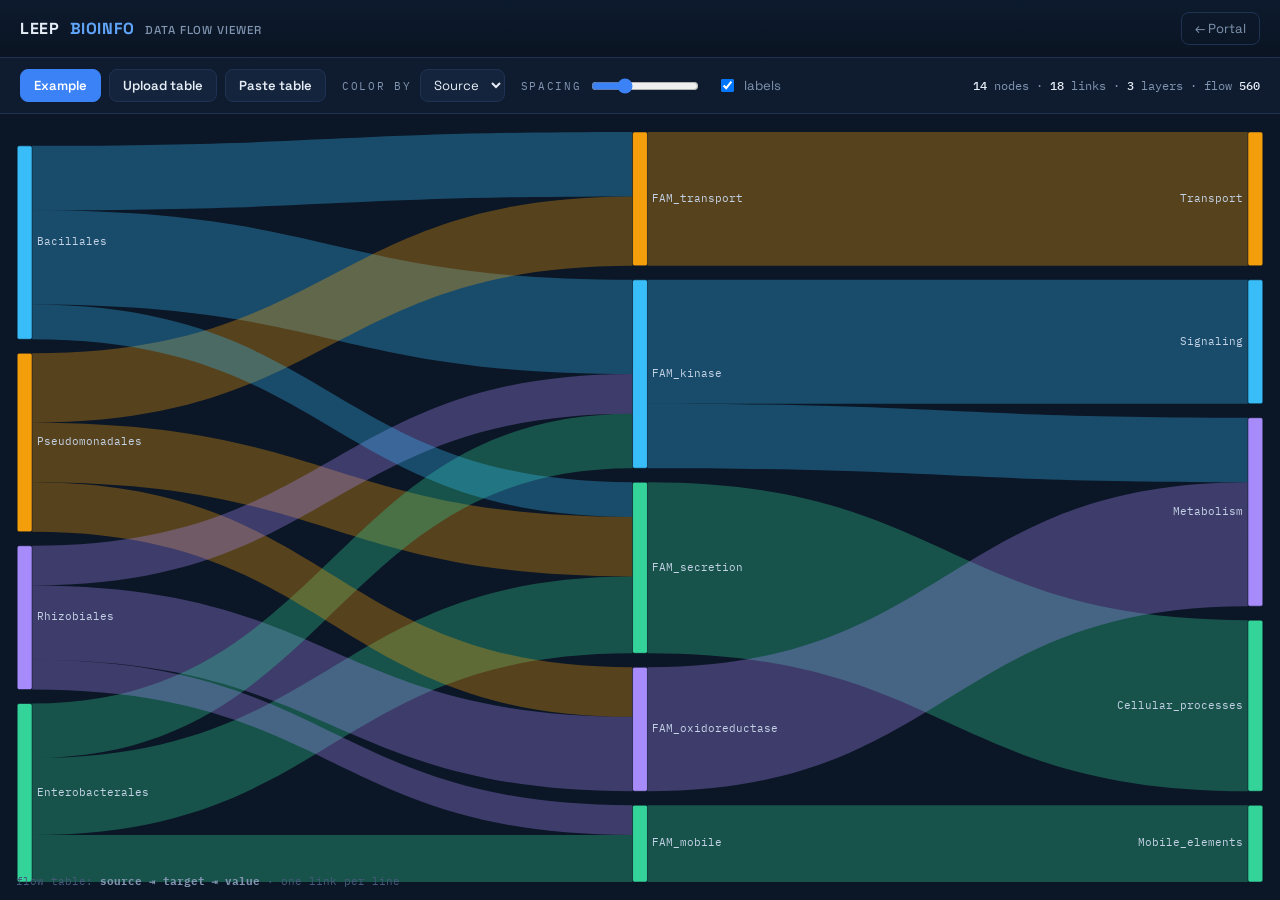
==== viewers/flow.html @ 9007f150 "Add interactive data flow viewer" ====
<!DOCTYPE html>
<html lang="en">
<head>
<meta charset="utf-8">
<meta name="viewport" content="width=device-width, initial-scale=1">
<title>Data Flow Viewer · LEEP BIOINFO</title>
<meta name="description" content="Interactive Sankey flow viewer for comparative-genomics and bioinformatics data — LEEP BIOINFO.">

<link rel="preconnect" href="https://fonts.googleapis.com">
<link rel="preconnect" href="https://fonts.gstatic.com" crossorigin>
<link href="https://fonts.googleapis.com/css2?family=Space+Grotesk:wght@400;500;600;700&family=IBM+Plex+Mono:wght@400;500&display=swap" rel="stylesheet">

<style>
:root{
  --bg:#0a1422;
  --panel:#0f1c30;
  --panel2:#13243c;
  --line:#1f3252;
  --text:#e6edf6;
  --muted:#8195b0;
  --accent:#3b82f6;
  --accent2:#60a5fa;
  --accent3:#38bdf8;
  --ui:"Space Grotesk",system-ui,sans-serif;
  --mono:"IBM Plex Mono",ui-monospace,monospace;
}

*{box-sizing:border-box}

html,body{
  height:100%;
  margin:0;
}

body{
  background:var(--bg);
  color:var(--text);
  font-family:var(--ui);
  display:grid;
  grid-template-rows:auto auto 1fr;
  height:100dvh;
  overflow:hidden;
  -webkit-font-smoothing:antialiased;
}

header{
  display:flex;
  align-items:center;
  gap:16px;
  padding:12px 20px;
  border-bottom:1px solid var(--line);
  background:linear-gradient(180deg,#0d1b2e,#0a1422);
}

.brand{
  display:flex;
  align-items:baseline;
  gap:10px;
  font-weight:700;
  letter-spacing:.04em;
}

.brand b{color:var(--accent2)}

.brand span{
  font-size:.72rem;
  font-weight:500;
  color:var(--muted);
  letter-spacing:.08em;
  text-transform:uppercase;
}

.spacer{flex:1}

.back{
  color:var(--muted);
  text-decoration:none;
  font-size:.82rem;
  border:1px solid var(--line);
  padding:7px 13px;
  border-radius:8px;
  transition:.15s;
}

.back:hover{
  color:var(--text);
  border-color:var(--accent);
  background:#10233c;
}

.toolbar{
  display:flex;
  flex-wrap:wrap;
  align-items:center;
  gap:10px 16px;
  padding:11px 20px;
  border-bottom:1px solid var(--line);
  background:var(--panel);
}

.grp{
  display:flex;
  align-items:center;
  gap:8px;
}

.lbl{
  font-family:var(--mono);
  font-size:.66rem;
  letter-spacing:.16em;
  text-transform:uppercase;
  color:var(--muted);
}

.btn{
  border:1px solid var(--line);
  background:var(--panel2);
  color:var(--text);
  font-family:var(--ui);
  font-weight:600;
  font-size:.82rem;
  padding:7px 13px;
  border-radius:8px;
  cursor:pointer;
  transition:.15s;
}

.btn:hover{border-color:var(--accent)}

.btn.primary{
  background:var(--accent);
  border-color:var(--accent);
  color:#fff;
}

.btn.primary:hover{background:#2f6fe0}

.upload{
  position:relative;
  overflow:hidden;
}

.upload input{
  position:absolute;
  inset:0;
  opacity:0;
  cursor:pointer;
}

select{
  background:var(--panel2);
  color:var(--text);
  border:1px solid var(--line);
  border-radius:8px;
  padding:6px 9px;
  font-family:var(--ui);
  font-size:.82rem;
}

input[type=range]{
  width:108px;
  accent-color:var(--accent);
}

.chk{
  display:flex;
  align-items:center;
  gap:7px;
  font-size:.82rem;
  color:var(--muted);
  cursor:pointer;
}

.info{
  font-family:var(--mono);
  font-size:.74rem;
  color:var(--muted);
}

.info b{
  color:var(--text);
  font-weight:500;
}

.stage{
  position:relative;
  min-height:0;
  background:#0b1626;
}

#svg{
  display:block;
  width:100%;
  height:100%;
}

.link{
  fill-opacity:.32;
  transition:fill-opacity .12s;
  cursor:pointer;
}

.link.dim{fill-opacity:.07}
.link.hot{fill-opacity:.72}

.node rect{
  cursor:pointer;
  stroke:#0b1626;
  stroke-width:.6;
}

.node text{
  font-family:var(--mono);
  font-size:11px;
  fill:#c4d2e6;
  pointer-events:none;
}

.node.dim{opacity:.25}

.tip{
  position:absolute;
  pointer-events:none;
  background:#08111fee;
  border:1px solid var(--line);
  border-radius:7px;
  padding:6px 9px;
  font-family:var(--mono);
  font-size:.72rem;
  color:var(--text);
  display:none;
  white-space:nowrap;
  z-index:5;
}

.tip b{
  color:var(--accent3);
  font-weight:500;
}

.colbar{
  position:absolute;
  left:16px;
  bottom:12px;
  font-family:var(--mono);
  font-size:.68rem;
  color:#46597a;
}

.sheet{
  position:absolute;
  inset:0;
  background:#0a1422f2;
  backdrop-filter:blur(3px);
  z-index:8;
  display:none;
  flex-direction:column;
  padding:22px;
  gap:12px;
}

.sheet.show{display:flex}

.sheet h2{
  margin:0;
  font-size:1rem;
}

.sheet p{
  margin:0;
  color:var(--muted);
  font-size:.82rem;
}

.sheet textarea{
  flex:1;
  background:#081222;
  color:var(--text);
  border:1px solid var(--line);
  border-radius:10px;
  font-family:var(--mono);
  font-size:.82rem;
  padding:12px;
  resize:none;
}

.sheet .row{
  display:flex;
  gap:10px;
  justify-content:flex-end;
}

@media(max-width:760px){
  header,.toolbar{
    padding-left:12px;
    padding-right:12px;
  }

  .brand{
    flex-wrap:wrap;
  }
}
</style>
</head>

<body>

<header>
  <div class="brand">LEEP <b>BIOINFO</b> <span>Data Flow Viewer</span></div>
  <div class="spacer"></div>
  <a class="back" href="../index.html">← Portal</a>
</header>

<div class="toolbar">
  <div class="grp">
    <button class="btn primary" id="exBtn">Example</button>
    <button class="btn upload">Upload table<input type="file" id="fileInput" accept=".tsv,.csv,.txt"></button>
    <button class="btn" id="pasteBtn">Paste table</button>
  </div>

  <div class="grp">
    <span class="lbl">Color by</span>
    <select id="colorSel">
      <option value="source">Source</option>
      <option value="target">Target</option>
    </select>
  </div>

  <div class="grp">
    <span class="lbl">Spacing</span>
    <input type="range" id="padRange" min="4" max="40" value="14">
  </div>

  <div class="grp">
    <label class="chk"><input type="checkbox" id="labelChk" checked> labels</label>
  </div>

  <div class="grp spacer"></div>
  <div class="info" id="info">—</div>
</div>

<div class="stage">
  <svg id="svg" xmlns="http://www.w3.org/2000/svg"></svg>
  <div class="tip" id="tip"></div>

  <div class="colbar">
    flow table: <b style="color:#8195b0">source ⇥ target ⇥ value</b> · one link per line
  </div>

  <div class="sheet" id="sheet">
    <h2>Paste a flow table</h2>
    <p>
      One link per line:
      <b>source ⇥ target ⇥ value</b>.
      Separators accepted: tab, comma or semicolon. Lines starting with # are ignored.
    </p>
    <textarea id="pasteArea" spellcheck="false" placeholder="Taxon&#9;Protein_family&#9;38&#10;Protein_family&#9;Functional_category&#9;50"></textarea>
    <div class="row">
      <button class="btn" id="pasteCancel">Cancel</button>
      <button class="btn primary" id="pasteLoad">Load flows</button>
    </div>
  </div>
</div>

<script>
(function(){
"use strict";

var SVGNS="http://www.w3.org/2000/svg";
var svg=document.getElementById("svg");
var tip=document.getElementById("tip");
var stage=svg.parentNode;

var W=0,H=0;
var graph=null;
var colorMode="source";
var padN=14;
var showLabels=true;

var CLU=[
  "#38bdf8",
  "#34d399",
  "#f59e0b",
  "#a78bfa",
  "#f472b6",
  "#22d3ee",
  "#fb7185",
  "#a3e635"
];

function parseFlows(text){
  var links=[];

  text.split(/\r?\n/).forEach(function(line){
    line=line.trim();

    if(!line || line[0]==="#")return;

    var p=line.split(/\t|,|;/).map(function(s){
      return s.trim();
    });

    if(p.length<3)return;

    var v=parseFloat(p[2]);

    if(!(v>0))return;

    links.push({
      s:p[0],
      t:p[1],
      v:v
    });
  });

  if(!links.length)throw new Error("No 'source, target, value' rows found.");

  return links;
}

function buildGraph(links){
  var nodes={};
  var order=[];

  function get(id){
    if(!nodes[id]){
      nodes[id]={
        id:id,
        inL:[],
        outL:[],
        layer:0,
        val:0
      };

      order.push(id);
    }

    return nodes[id];
  }

  links.forEach(function(l){
    l.S=get(l.s);
    l.T=get(l.t);
    l.S.outL.push(l);
    l.T.inL.push(l);
  });

  var visiting={};
  var visited={};

  function layerOf(n){
    if(visited[n.id])return n.layer;
    if(visiting[n.id])return n.layer;

    visiting[n.id]=true;

    if(!n.inL.length){
      n.layer=0;
    }else{
      var m=0;

      n.inL.forEach(function(l){
        var ll=layerOf(l.S)+1;

        if(ll>m)m=ll;
      });

      n.layer=m;
    }

    visiting[n.id]=false;
    visited[n.id]=true;

    return n.layer;
  }

  order.forEach(function(id){
    layerOf(nodes[id]);
  });

  order.forEach(function(id){
    var n=nodes[id];
    var si=n.inL.reduce(function(a,l){return a+l.v;},0);
    var so=n.outL.reduce(function(a,l){return a+l.v;},0);

    n.val=Math.max(si,so);
  });

  var maxLayer=0;

  order.forEach(function(id){
    if(nodes[id].layer>maxLayer)maxLayer=nodes[id].layer;
  });

  return {
    nodes:nodes,
    order:order,
    links:links,
    maxLayer:maxLayer
  };
}

function layout(){
  var nodeW=15;
  var ML=14,MR=14,MT=18,MB=18;

  var cols=[];

  for(var L=0;L<=graph.maxLayer;L++)cols.push([]);

  graph.order.forEach(function(id){
    cols[graph.nodes[id].layer].push(graph.nodes[id]);
  });

  var colSum=cols.map(function(c){
    return c.reduce(function(a,n){return a+n.val;},0);
  });

  var maxCol=Math.max.apply(null,colSum)||1;

  var maxPad=Math.max.apply(null,cols.map(function(c){
    return Math.max(0,c.length-1)*padN;
  }));

  var scale=Math.max(0.0001,(H-MT-MB-maxPad)/maxCol);
  var innerW=W-ML-MR-nodeW;
  var dx=graph.maxLayer>0 ? innerW/graph.maxLayer : 0;

  cols.forEach(function(col,L){
    col.forEach(function(n){
      n.x=ML+L*dx;
      n.h=Math.max(1.5,n.val*scale);
    });
  });

  cols.forEach(function(col){
    var y=MT;

    col.forEach(function(n){
      n.y=y;
      y+=n.h+padN;
    });
  });

  function relaxLeft(){
    cols.forEach(function(col){
      col.forEach(function(n){
        if(n.inL.length){
          var w=0,s=0;

          n.inL.forEach(function(l){
            var c=l.S.y+l.S.h/2;
            w+=l.v;
            s+=c*l.v;
          });

          n.y=s/w-n.h/2;
        }
      });
    });
  }

  function relaxRight(){
    for(var L=graph.maxLayer;L>=0;L--){
      cols[L].forEach(function(n){
        if(n.outL.length){
          var w=0,s=0;

          n.outL.forEach(function(l){
            var c=l.T.y+l.T.h/2;
            w+=l.v;
            s+=c*l.v;
          });

          n.y=s/w-n.h/2;
        }
      });
    }
  }

  function resolve(){
    cols.forEach(function(col){
      col.sort(function(a,b){return a.y-b.y});

      var y=MT;

      col.forEach(function(n){
        if(n.y<y)n.y=y;
        y=n.y+n.h+padN;
      });

      var over=y-padN-(H-MB);

      if(over>0){
        y=H-MB;

        for(var i=col.length-1;i>=0;i--){
          var n=col[i];

          if(n.y+n.h>y)n.y=y-n.h;

          y=n.y-padN;
        }
      }
    });
  }

  for(var it=0;it<10;it++){
    relaxRight();
    resolve();
    relaxLeft();
    resolve();
  }

  graph.order.forEach(function(id){
    var n=graph.nodes[id];

    n.outL.sort(function(a,b){return a.T.y-b.T.y});

    var oy=n.y;

    n.outL.forEach(function(l){
      l.sy0=oy;
      l.w=Math.max(0.7,l.v*scale);
      oy+=l.w;
    });

    n.inL.sort(function(a,b){return a.S.y-b.S.y});

    var iy=n.y;

    n.inL.forEach(function(l){
      l.ty0=iy;
      iy+=Math.max(0.7,l.v*scale);
    });
  });

  graph.nodeW=nodeW;
}

function assignColors(){
  var byLayer=graph.order.slice().sort(function(a,b){
    return graph.nodes[a].layer-graph.nodes[b].layer;
  });

  if(colorMode==="source"){
    var i=0;

    byLayer.forEach(function(id){
      var n=graph.nodes[id];

      if(n.layer===0){
        n.color=CLU[i++%CLU.length];
      }else{
        var big=n.inL.slice().sort(function(a,b){return b.v-a.v})[0];
        n.color=big?big.S.color:"#5773a0";
      }
    });
  }else{
    var j=0;

    byLayer.slice().reverse().forEach(function(id){
      var n=graph.nodes[id];

      if(n.layer===graph.maxLayer){
        n.color=CLU[j++%CLU.length];
      }else{
        var big=n.outL.slice().sort(function(a,b){return b.v-a.v})[0];
        n.color=big?big.T.color:"#5773a0";
      }
    });
  }

  graph.links.forEach(function(l){
    l.color=colorMode==="source"?l.S.color:l.T.color;
  });
}

function el(tag,attrs){
  var e=document.createElementNS(SVGNS,tag);

  for(var k in attrs){
    e.setAttribute(k,attrs[k]);
  }

  return e;
}

function ribbon(l){
  var xs=l.S.x+graph.nodeW;
  var xt=l.T.x;
  var xm=(xs+xt)/2;
  var a0=l.sy0;
  var b0=l.ty0;
  var w=l.w;

  return "M"+xs+","+a0+
    "C"+xm+","+a0+" "+xm+","+b0+" "+xt+","+b0+
    "L"+xt+","+(b0+w)+
    "C"+xm+","+(b0+w)+" "+xm+","+(a0+w)+" "+xs+","+(a0+w)+"Z";
}

function render(){
  while(svg.firstChild)svg.removeChild(svg.firstChild);

  W=svg.clientWidth;
  H=svg.clientHeight;

  if(!graph || W<10 || H<10)return;

  svg.setAttribute("viewBox","0 0 "+W+" "+H);

  layout();
  assignColors();

  var gLinks=el("g",{});
  var gNodes=el("g",{});

  svg.appendChild(gLinks);
  svg.appendChild(gNodes);

  graph.links.slice().sort(function(a,b){
    return b.w-a.w;
  }).forEach(function(l){
    var p=el("path",{
      d:ribbon(l),
      fill:l.color,
      class:"link"
    });

    p.__link=l;
    gLinks.appendChild(p);

    p.addEventListener("mouseenter",function(e){
      focusLink(l);
      showTip(e,"<b>"+l.s+"</b> → <b>"+l.t+"</b> · "+fmt(l.v));
    });

    p.addEventListener("mousemove",function(e){
      moveTip(e);
    });

    p.addEventListener("mouseleave",clearFocus);
  });

  graph.order.forEach(function(id){
    var n=graph.nodes[id];
    var grp=el("g",{class:"node"});

    n.__g=grp;
    gNodes.appendChild(grp);

    var rect=el("rect",{
      x:n.x,
      y:n.y,
      width:graph.nodeW,
      height:n.h,
      fill:n.color,
      rx:2
    });

    grp.appendChild(rect);

    if(showLabels){
      var left=n.x<W/2;

      var t=el("text",{
        x:left?n.x+graph.nodeW+5:n.x-5,
        y:n.y+n.h/2,
        "text-anchor":left?"start":"end",
        "dominant-baseline":"middle"
      });

      t.textContent=n.id;
      grp.appendChild(t);
    }

    grp.addEventListener("mouseenter",function(e){
      focusNode(n);
      showTip(e,"<b>"+n.id+"</b> · "+fmt(n.val)+" · layer "+(n.layer+1));
    });

    grp.addEventListener("mousemove",function(e){
      moveTip(e);
    });

    grp.addEventListener("mouseleave",clearFocus);
  });

  updateInfo();
}

function fmt(v){
  return Math.round(v*100)/100;
}

function focusLink(l){
  svg.querySelectorAll(".link").forEach(function(p){
    p.classList.add("dim");
    p.classList.remove("hot");

    if(p.__link===l){
      p.classList.remove("dim");
      p.classList.add("hot");
    }
  });
}

function focusNode(n){
  var set=new Set();

  n.inL.concat(n.outL).forEach(function(l){
    set.add(l);
  });

  svg.querySelectorAll(".link").forEach(function(p){
    if(set.has(p.__link)){
      p.classList.remove("dim");
      p.classList.add("hot");
    }else{
      p.classList.add("dim");
      p.classList.remove("hot");
    }
  });
}

function clearFocus(){
  svg.querySelectorAll(".link").forEach(function(p){
    p.classList.remove("dim");
    p.classList.remove("hot");
  });

  tip.style.display="none";
}

function showTip(e,html){
  tip.innerHTML=html;
  tip.style.display="block";
  moveTip(e);
}

function moveTip(e){
  var r=stage.getBoundingClientRect();
  var mx=e.clientX-r.left;
  var my=e.clientY-r.top;
  var tx=mx+14;
  var ty=my+14;

  if(tx+tip.offsetWidth>r.width)tx=mx-tip.offsetWidth-10;

  tip.style.left=tx+"px";
  tip.style.top=ty+"px";
}

function updateInfo(){
  var total=graph.links.reduce(function(a,l){
    return a+l.v;
  },0);

  document.getElementById("info").innerHTML=
    "<b>"+graph.order.length+"</b> nodes · "+
    "<b>"+graph.links.length+"</b> links · "+
    "<b>"+(graph.maxLayer+1)+"</b> layers · "+
    "flow <b>"+fmt(total)+"</b>";
}

function loadText(text){
  try{
    graph=buildGraph(parseFlows(text));
    render();
  }catch(err){
    alert("Could not load: "+err.message);
  }
}

document.getElementById("exBtn").onclick=function(){
  loadText(EXAMPLE);
};

document.getElementById("colorSel").onchange=function(){
  colorMode=this.value;
  render();
};

document.getElementById("padRange").oninput=function(){
  padN=+this.value;
  render();
};

document.getElementById("labelChk").onchange=function(){
  showLabels=this.checked;
  render();
};

document.getElementById("fileInput").onchange=function(){
  var f=this.files[0];

  if(!f)return;

  var rd=new FileReader();

  rd.onload=function(){
    loadText(rd.result);
  };

  rd.readAsText(f);
  this.value="";
};

var sheet=document.getElementById("sheet");

document.getElementById("pasteBtn").onclick=function(){
  sheet.classList.add("show");
  document.getElementById("pasteArea").focus();
};

document.getElementById("pasteCancel").onclick=function(){
  sheet.classList.remove("show");
};

document.getElementById("pasteLoad").onclick=function(){
  loadText(document.getElementById("pasteArea").value);
  sheet.classList.remove("show");
};

window.addEventListener("resize",render);

var EXAMPLE=[
  "# Taxa -> protein-family clusters",
  "Bacillales\tFAM_kinase\t38",
  "Bacillales\tFAM_transport\t26",
  "Bacillales\tFAM_secretion\t14",
  "Enterobacterales\tFAM_kinase\t22",
  "Enterobacterales\tFAM_secretion\t31",
  "Enterobacterales\tFAM_mobile\t19",
  "Pseudomonadales\tFAM_transport\t28",
  "Pseudomonadales\tFAM_secretion\t24",
  "Pseudomonadales\tFAM_oxidoreductase\t20",
  "Rhizobiales\tFAM_kinase\t16",
  "Rhizobiales\tFAM_oxidoreductase\t30",
  "Rhizobiales\tFAM_mobile\t12",
  "# Clusters -> functional category",
  "FAM_kinase\tSignaling\t50",
  "FAM_kinase\tMetabolism\t26",
  "FAM_transport\tTransport\t54",
  "FAM_secretion\tCellular_processes\t69",
  "FAM_mobile\tMobile_elements\t31",
  "FAM_oxidoreductase\tMetabolism\t50"
].join("\n");

loadText(EXAMPLE);
})();
</script>

</body>
</html>
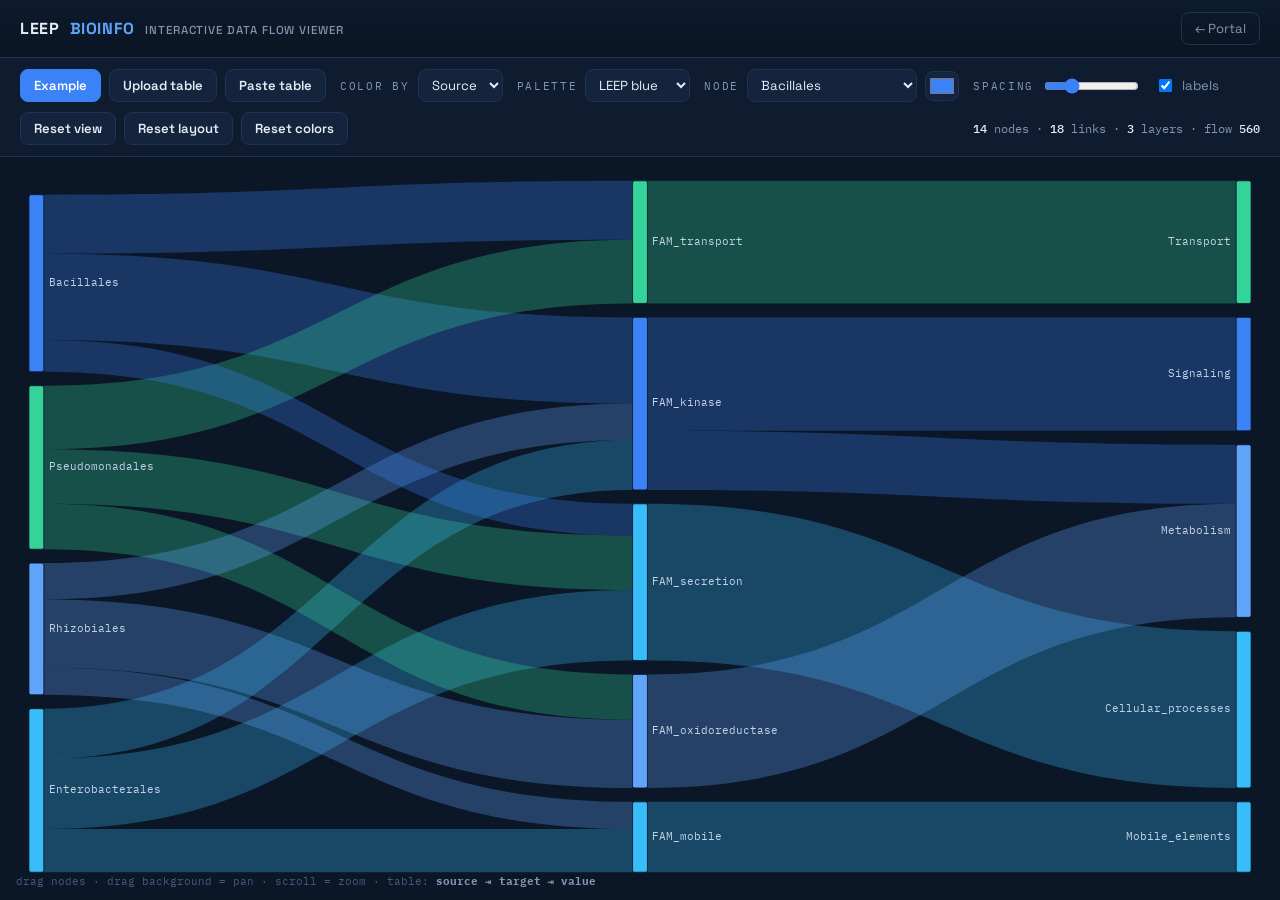
==== commit 1ace1bca: "Improve data flow viewer interactivity and colors" ====
--- a/viewers/flow.html
+++ b/viewers/flow.html
@@ -3,8 +3,8 @@
 <head>
 <meta charset="utf-8">
 <meta name="viewport" content="width=device-width, initial-scale=1">
-<title>Data Flow Viewer · LEEP BIOINFO</title>
-<meta name="description" content="Interactive Sankey flow viewer for comparative-genomics and bioinformatics data — LEEP BIOINFO.">
+<title>Interactive Data Flow Viewer · LEEP BIOINFO</title>
+<meta name="description" content="Interactive Sankey flow viewer with draggable nodes and editable colors — LEEP BIOINFO.">
 
 <link rel="preconnect" href="https://fonts.googleapis.com">
 <link rel="preconnect" href="https://fonts.gstatic.com" crossorigin>
@@ -24,14 +24,8 @@
   --ui:"Space Grotesk",system-ui,sans-serif;
   --mono:"IBM Plex Mono",ui-monospace,monospace;
 }
-
 *{box-sizing:border-box}
-
-html,body{
-  height:100%;
-  margin:0;
-}
-
+html,body{height:100%;margin:0}
 body{
   background:var(--bg);
   color:var(--text);
@@ -40,9 +34,7 @@
   grid-template-rows:auto auto 1fr;
   height:100dvh;
   overflow:hidden;
-  -webkit-font-smoothing:antialiased;
-}
-
+}
 header{
   display:flex;
   align-items:center;
@@ -51,7 +43,6 @@
   border-bottom:1px solid var(--line);
   background:linear-gradient(180deg,#0d1b2e,#0a1422);
 }
-
 .brand{
   display:flex;
   align-items:baseline;
@@ -59,9 +50,7 @@
   font-weight:700;
   letter-spacing:.04em;
 }
-
 .brand b{color:var(--accent2)}
-
 .brand span{
   font-size:.72rem;
   font-weight:500;
@@ -69,9 +58,7 @@
   letter-spacing:.08em;
   text-transform:uppercase;
 }
-
 .spacer{flex:1}
-
 .back{
   color:var(--muted);
   text-decoration:none;
@@ -81,29 +68,25 @@
   border-radius:8px;
   transition:.15s;
 }
-
 .back:hover{
   color:var(--text);
   border-color:var(--accent);
   background:#10233c;
 }
-
 .toolbar{
   display:flex;
   flex-wrap:wrap;
   align-items:center;
-  gap:10px 16px;
+  gap:10px 14px;
   padding:11px 20px;
   border-bottom:1px solid var(--line);
   background:var(--panel);
 }
-
 .grp{
   display:flex;
   align-items:center;
   gap:8px;
 }
-
 .lbl{
   font-family:var(--mono);
   font-size:.66rem;
@@ -111,7 +94,6 @@
   text-transform:uppercase;
   color:var(--muted);
 }
-
 .btn{
   border:1px solid var(--line);
   background:var(--panel2);
@@ -124,29 +106,23 @@
   cursor:pointer;
   transition:.15s;
 }
-
 .btn:hover{border-color:var(--accent)}
-
 .btn.primary{
   background:var(--accent);
   border-color:var(--accent);
   color:#fff;
 }
-
 .btn.primary:hover{background:#2f6fe0}
-
 .upload{
   position:relative;
   overflow:hidden;
 }
-
 .upload input{
   position:absolute;
   inset:0;
   opacity:0;
   cursor:pointer;
 }
-
 select{
   background:var(--panel2);
   color:var(--text);
@@ -155,13 +131,18 @@
   padding:6px 9px;
   font-family:var(--ui);
   font-size:.82rem;
-}
-
-input[type=range]{
-  width:108px;
-  accent-color:var(--accent);
-}
-
+  max-width:170px;
+}
+input[type=range]{width:95px;accent-color:var(--accent)}
+input[type=color]{
+  width:34px;
+  height:30px;
+  padding:2px;
+  background:var(--panel2);
+  border:1px solid var(--line);
+  border-radius:8px;
+  cursor:pointer;
+}
 .chk{
   display:flex;
   align-items:center;
@@ -170,54 +151,44 @@
   color:var(--muted);
   cursor:pointer;
 }
-
 .info{
   font-family:var(--mono);
   font-size:.74rem;
   color:var(--muted);
 }
-
-.info b{
-  color:var(--text);
-  font-weight:500;
-}
-
+.info b{color:var(--text);font-weight:500}
 .stage{
   position:relative;
   min-height:0;
   background:#0b1626;
 }
-
 #svg{
   display:block;
   width:100%;
   height:100%;
-}
-
+  cursor:grab;
+  user-select:none;
+}
+#svg:active{cursor:grabbing}
 .link{
-  fill-opacity:.32;
+  fill-opacity:.30;
   transition:fill-opacity .12s;
   cursor:pointer;
 }
-
-.link.dim{fill-opacity:.07}
-.link.hot{fill-opacity:.72}
-
+.link.dim{fill-opacity:.06}
+.link.hot{fill-opacity:.76}
 .node rect{
-  cursor:pointer;
+  cursor:move;
   stroke:#0b1626;
-  stroke-width:.6;
-}
-
+  stroke-width:.8;
+}
 .node text{
   font-family:var(--mono);
   font-size:11px;
   fill:#c4d2e6;
   pointer-events:none;
 }
-
 .node.dim{opacity:.25}
-
 .tip{
   position:absolute;
   pointer-events:none;
@@ -232,12 +203,10 @@
   white-space:nowrap;
   z-index:5;
 }
-
 .tip b{
   color:var(--accent3);
   font-weight:500;
 }
-
 .colbar{
   position:absolute;
   left:16px;
@@ -246,7 +215,6 @@
   font-size:.68rem;
   color:#46597a;
 }
-
 .sheet{
   position:absolute;
   inset:0;
@@ -258,20 +226,9 @@
   padding:22px;
   gap:12px;
 }
-
 .sheet.show{display:flex}
-
-.sheet h2{
-  margin:0;
-  font-size:1rem;
-}
-
-.sheet p{
-  margin:0;
-  color:var(--muted);
-  font-size:.82rem;
-}
-
+.sheet h2{margin:0;font-size:1rem}
+.sheet p{margin:0;color:var(--muted);font-size:.82rem}
 .sheet textarea{
   flex:1;
   background:#081222;
@@ -283,22 +240,14 @@
   padding:12px;
   resize:none;
 }
-
 .sheet .row{
   display:flex;
   gap:10px;
   justify-content:flex-end;
 }
-
 @media(max-width:760px){
-  header,.toolbar{
-    padding-left:12px;
-    padding-right:12px;
-  }
-
-  .brand{
-    flex-wrap:wrap;
-  }
+  header,.toolbar{padding-left:12px;padding-right:12px}
+  .brand{flex-wrap:wrap}
 }
 </style>
 </head>
@@ -306,7 +255,7 @@
 <body>
 
 <header>
-  <div class="brand">LEEP <b>BIOINFO</b> <span>Data Flow Viewer</span></div>
+  <div class="brand">LEEP <b>BIOINFO</b> <span>Interactive Data Flow Viewer</span></div>
   <div class="spacer"></div>
   <a class="back" href="../index.html">← Portal</a>
 </header>
@@ -327,14 +276,37 @@
   </div>
 
   <div class="grp">
+    <span class="lbl">Palette</span>
+    <select id="paletteSel">
+      <option value="leep">LEEP blue</option>
+      <option value="vivid">Vivid</option>
+      <option value="soft">Soft</option>
+      <option value="warm">Warm</option>
+      <option value="mono">Blue scale</option>
+    </select>
+  </div>
+
+  <div class="grp">
+    <span class="lbl">Node</span>
+    <select id="nodeSel"></select>
+    <input type="color" id="nodeColor" value="#3b82f6">
+  </div>
+
+  <div class="grp">
     <span class="lbl">Spacing</span>
-    <input type="range" id="padRange" min="4" max="40" value="14">
+    <input type="range" id="padRange" min="4" max="44" value="14">
   </div>
 
   <div class="grp">
     <label class="chk"><input type="checkbox" id="labelChk" checked> labels</label>
   </div>
 
+  <div class="grp">
+    <button class="btn" id="resetViewBtn">Reset view</button>
+    <button class="btn" id="resetLayoutBtn">Reset layout</button>
+    <button class="btn" id="resetColorsBtn">Reset colors</button>
+  </div>
+
   <div class="grp spacer"></div>
   <div class="info" id="info">—</div>
 </div>
@@ -344,7 +316,7 @@
   <div class="tip" id="tip"></div>
 
   <div class="colbar">
-    flow table: <b style="color:#8195b0">source ⇥ target ⇥ value</b> · one link per line
+    drag nodes · drag background = pan · scroll = zoom · table: <b style="color:#8195b0">source ⇥ target ⇥ value</b>
   </div>
 
   <div class="sheet" id="sheet">
@@ -374,47 +346,44 @@
 var W=0,H=0;
 var graph=null;
 var colorMode="source";
+var paletteName="leep";
 var padN=14;
 var showLabels=true;
-
-var CLU=[
-  "#38bdf8",
-  "#34d399",
-  "#f59e0b",
-  "#a78bfa",
-  "#f472b6",
-  "#22d3ee",
-  "#fb7185",
-  "#a3e635"
-];
+var manualPos={};
+var customColors={};
+var view={x:0,y:0,w:100,h:100,ready:false};
+var dragNode=null;
+var panDrag=null;
+
+var PALETTES={
+  leep:["#3b82f6","#38bdf8","#34d399","#60a5fa","#22d3ee","#2563eb","#a3e635","#f59e0b"],
+  vivid:["#38bdf8","#34d399","#f59e0b","#a78bfa","#f472b6","#22d3ee","#fb7185","#a3e635"],
+  soft:["#7dd3fc","#86efac","#fde68a","#c4b5fd","#f9a8d4","#99f6e4","#fca5a5","#bef264"],
+  warm:["#f59e0b","#fb7185","#f97316","#eab308","#ef4444","#d946ef","#a855f7","#22d3ee"],
+  mono:["#dbeafe","#bfdbfe","#93c5fd","#60a5fa","#3b82f6","#2563eb","#1d4ed8","#1e40af"]
+};
+
+function palette(){
+  return PALETTES[paletteName] || PALETTES.leep;
+}
 
 function parseFlows(text){
   var links=[];
 
   text.split(/\r?\n/).forEach(function(line){
     line=line.trim();
-
     if(!line || line[0]==="#")return;
 
-    var p=line.split(/\t|,|;/).map(function(s){
-      return s.trim();
-    });
-
+    var p=line.split(/\t|,|;/).map(function(s){return s.trim();});
     if(p.length<3)return;
 
     var v=parseFloat(p[2]);
-
     if(!(v>0))return;
 
-    links.push({
-      s:p[0],
-      t:p[1],
-      v:v
-    });
+    links.push({s:p[0],t:p[1],v:v});
   });
 
   if(!links.length)throw new Error("No 'source, target, value' rows found.");
-
   return links;
 }
 
@@ -424,17 +393,9 @@
 
   function get(id){
     if(!nodes[id]){
-      nodes[id]={
-        id:id,
-        inL:[],
-        outL:[],
-        layer:0,
-        val:0
-      };
-
+      nodes[id]={id:id,inL:[],outL:[],layer:0,val:0};
       order.push(id);
     }
-
     return nodes[id];
   }
 
@@ -458,52 +419,38 @@
       n.layer=0;
     }else{
       var m=0;
-
       n.inL.forEach(function(l){
         var ll=layerOf(l.S)+1;
-
         if(ll>m)m=ll;
       });
-
       n.layer=m;
     }
 
     visiting[n.id]=false;
     visited[n.id]=true;
-
     return n.layer;
   }
 
-  order.forEach(function(id){
-    layerOf(nodes[id]);
-  });
+  order.forEach(function(id){layerOf(nodes[id]);});
 
   order.forEach(function(id){
     var n=nodes[id];
     var si=n.inL.reduce(function(a,l){return a+l.v;},0);
     var so=n.outL.reduce(function(a,l){return a+l.v;},0);
-
     n.val=Math.max(si,so);
   });
 
   var maxLayer=0;
-
   order.forEach(function(id){
     if(nodes[id].layer>maxLayer)maxLayer=nodes[id].layer;
   });
 
-  return {
-    nodes:nodes,
-    order:order,
-    links:links,
-    maxLayer:maxLayer
-  };
+  return {nodes:nodes,order:order,links:links,maxLayer:maxLayer,nodeW:15};
 }
 
 function layout(){
   var nodeW=15;
-  var ML=14,MR=14,MT=18,MB=18;
-
+  var ML=24,MR=24,MT=24,MB=28;
   var cols=[];
 
   for(var L=0;L<=graph.maxLayer;L++)cols.push([]);
@@ -529,13 +476,12 @@
   cols.forEach(function(col,L){
     col.forEach(function(n){
       n.x=ML+L*dx;
-      n.h=Math.max(1.5,n.val*scale);
+      n.h=Math.max(2,n.val*scale);
     });
   });
 
   cols.forEach(function(col){
     var y=MT;
-
     col.forEach(function(n){
       n.y=y;
       y+=n.h+padN;
@@ -547,13 +493,11 @@
       col.forEach(function(n){
         if(n.inL.length){
           var w=0,s=0;
-
           n.inL.forEach(function(l){
             var c=l.S.y+l.S.h/2;
             w+=l.v;
             s+=c*l.v;
           });
-
           n.y=s/w-n.h/2;
         }
       });
@@ -565,13 +509,11 @@
       cols[L].forEach(function(n){
         if(n.outL.length){
           var w=0,s=0;
-
           n.outL.forEach(function(l){
             var c=l.T.y+l.T.h/2;
             w+=l.v;
             s+=c*l.v;
           });
-
           n.y=s/w-n.h/2;
         }
       });
@@ -580,8 +522,7 @@
 
   function resolve(){
     cols.forEach(function(col){
-      col.sort(function(a,b){return a.y-b.y});
-
+      col.sort(function(a,b){return a.y-b.y;});
       var y=MT;
 
       col.forEach(function(n){
@@ -590,15 +531,11 @@
       });
 
       var over=y-padN-(H-MB);
-
       if(over>0){
         y=H-MB;
-
         for(var i=col.length-1;i>=0;i--){
           var n=col[i];
-
           if(n.y+n.h>y)n.y=y-n.h;
-
           y=n.y-padN;
         }
       }
@@ -614,24 +551,30 @@
 
   graph.order.forEach(function(id){
     var n=graph.nodes[id];
-
-    n.outL.sort(function(a,b){return a.T.y-b.T.y});
-
+    if(manualPos[id]){
+      n.x=manualPos[id].x;
+      n.y=manualPos[id].y;
+    }
+  });
+
+  graph.order.forEach(function(id){
+    var n=graph.nodes[id];
+
+    n.outL.sort(function(a,b){return a.T.y-b.T.y;});
     var oy=n.y;
 
     n.outL.forEach(function(l){
       l.sy0=oy;
-      l.w=Math.max(0.7,l.v*scale);
+      l.w=Math.max(0.8,l.v*scale);
       oy+=l.w;
     });
 
-    n.inL.sort(function(a,b){return a.S.y-b.S.y});
-
+    n.inL.sort(function(a,b){return a.S.y-b.S.y;});
     var iy=n.y;
 
     n.inL.forEach(function(l){
       l.ty0=iy;
-      iy+=Math.max(0.7,l.v*scale);
+      iy+=Math.max(0.8,l.v*scale);
     });
   });
 
@@ -639,6 +582,7 @@
 }
 
 function assignColors(){
+  var pal=palette();
   var byLayer=graph.order.slice().sort(function(a,b){
     return graph.nodes[a].layer-graph.nodes[b].layer;
   });
@@ -650,10 +594,10 @@
       var n=graph.nodes[id];
 
       if(n.layer===0){
-        n.color=CLU[i++%CLU.length];
+        n.color=customColors[n.id] || pal[i++%pal.length];
       }else{
-        var big=n.inL.slice().sort(function(a,b){return b.v-a.v})[0];
-        n.color=big?big.S.color:"#5773a0";
+        var big=n.inL.slice().sort(function(a,b){return b.v-a.v;})[0];
+        n.color=customColors[n.id] || (big ? big.S.color : "#5773a0");
       }
     });
   }else{
@@ -663,10 +607,10 @@
       var n=graph.nodes[id];
 
       if(n.layer===graph.maxLayer){
-        n.color=CLU[j++%CLU.length];
+        n.color=customColors[n.id] || pal[j++%pal.length];
       }else{
-        var big=n.outL.slice().sort(function(a,b){return b.v-a.v})[0];
-        n.color=big?big.T.color:"#5773a0";
+        var big=n.outL.slice().sort(function(a,b){return b.v-a.v;})[0];
+        n.color=customColors[n.id] || (big ? big.T.color : "#5773a0");
       }
     });
   }
@@ -678,11 +622,7 @@
 
 function el(tag,attrs){
   var e=document.createElementNS(SVGNS,tag);
-
-  for(var k in attrs){
-    e.setAttribute(k,attrs[k]);
-  }
-
+  for(var k in attrs)e.setAttribute(k,attrs[k]);
   return e;
 }
 
@@ -700,6 +640,48 @@
     "C"+xm+","+(b0+w)+" "+xm+","+(a0+w)+" "+xs+","+(a0+w)+"Z";
 }
 
+function setViewBox(){
+  svg.setAttribute("viewBox",view.x+" "+view.y+" "+view.w+" "+view.h);
+}
+
+function resetView(){
+  view={x:0,y:0,w:W,h:H,ready:true};
+  setViewBox();
+}
+
+function svgPoint(e){
+  var pt=svg.createSVGPoint();
+  pt.x=e.clientX;
+  pt.y=e.clientY;
+  return pt.matrixTransform(svg.getScreenCTM().inverse());
+}
+
+function updateNodeSelector(){
+  var sel=document.getElementById("nodeSel");
+  sel.innerHTML="";
+
+  if(!graph)return;
+
+  graph.order.forEach(function(id){
+    var o=document.createElement("option");
+    o.value=id;
+    o.textContent=id;
+    sel.appendChild(o);
+  });
+
+  syncColorPicker();
+}
+
+function syncColorPicker(){
+  var sel=document.getElementById("nodeSel");
+  var pick=document.getElementById("nodeColor");
+
+  if(!graph || !sel.value)return;
+
+  var n=graph.nodes[sel.value];
+  pick.value=customColors[sel.value] || n.color || "#3b82f6";
+}
+
 function render(){
   while(svg.firstChild)svg.removeChild(svg.firstChild);
 
@@ -708,7 +690,11 @@
 
   if(!graph || W<10 || H<10)return;
 
-  svg.setAttribute("viewBox","0 0 "+W+" "+H);
+  if(!view.ready || view.w<=0 || view.h<=0){
+    resetView();
+  }else{
+    setViewBox();
+  }
 
   layout();
   assignColors();
@@ -722,12 +708,7 @@
   graph.links.slice().sort(function(a,b){
     return b.w-a.w;
   }).forEach(function(l){
-    var p=el("path",{
-      d:ribbon(l),
-      fill:l.color,
-      class:"link"
-    });
-
+    var p=el("path",{d:ribbon(l),fill:l.color,class:"link"});
     p.__link=l;
     gLinks.appendChild(p);
 
@@ -736,58 +717,54 @@
       showTip(e,"<b>"+l.s+"</b> → <b>"+l.t+"</b> · "+fmt(l.v));
     });
 
-    p.addEventListener("mousemove",function(e){
-      moveTip(e);
-    });
-
+    p.addEventListener("mousemove",moveTip);
     p.addEventListener("mouseleave",clearFocus);
   });
 
   graph.order.forEach(function(id){
     var n=graph.nodes[id];
     var grp=el("g",{class:"node"});
-
     n.__g=grp;
     gNodes.appendChild(grp);
 
-    var rect=el("rect",{
-      x:n.x,
-      y:n.y,
-      width:graph.nodeW,
-      height:n.h,
-      fill:n.color,
-      rx:2
-    });
-
+    var rect=el("rect",{x:n.x,y:n.y,width:graph.nodeW,height:n.h,fill:n.color,rx:2});
     grp.appendChild(rect);
 
     if(showLabels){
       var left=n.x<W/2;
-
       var t=el("text",{
         x:left?n.x+graph.nodeW+5:n.x-5,
         y:n.y+n.h/2,
         "text-anchor":left?"start":"end",
         "dominant-baseline":"middle"
       });
-
       t.textContent=n.id;
       grp.appendChild(t);
     }
 
+    grp.addEventListener("pointerdown",function(e){
+      e.stopPropagation();
+      var p=svgPoint(e);
+      dragNode={
+        id:n.id,
+        dx:p.x-n.x,
+        dy:p.y-n.y
+      };
+    });
+
     grp.addEventListener("mouseenter",function(e){
       focusNode(n);
       showTip(e,"<b>"+n.id+"</b> · "+fmt(n.val)+" · layer "+(n.layer+1));
+      document.getElementById("nodeSel").value=n.id;
+      syncColorPicker();
     });
 
-    grp.addEventListener("mousemove",function(e){
-      moveTip(e);
-    });
-
+    grp.addEventListener("mousemove",moveTip);
     grp.addEventListener("mouseleave",clearFocus);
   });
 
   updateInfo();
+  syncColorPicker();
 }
 
 function fmt(v){
@@ -809,9 +786,7 @@
 function focusNode(n){
   var set=new Set();
 
-  n.inL.concat(n.outL).forEach(function(l){
-    set.add(l);
-  });
+  n.inL.concat(n.outL).forEach(function(l){set.add(l);});
 
   svg.querySelectorAll(".link").forEach(function(p){
     if(set.has(p.__link)){
@@ -853,35 +828,107 @@
 }
 
 function updateInfo(){
-  var total=graph.links.reduce(function(a,l){
-    return a+l.v;
-  },0);
+  var total=graph.links.reduce(function(a,l){return a+l.v;},0);
+  var moved=Object.keys(manualPos).length;
+  var custom=Object.keys(customColors).length;
 
   document.getElementById("info").innerHTML=
     "<b>"+graph.order.length+"</b> nodes · "+
     "<b>"+graph.links.length+"</b> links · "+
     "<b>"+(graph.maxLayer+1)+"</b> layers · "+
-    "flow <b>"+fmt(total)+"</b>";
+    "flow <b>"+fmt(total)+"</b>"+
+    (moved?" · moved <b>"+moved+"</b>":"")+
+    (custom?" · custom colors <b>"+custom+"</b>":"");
 }
 
 function loadText(text){
   try{
     graph=buildGraph(parseFlows(text));
+    manualPos={};
+    customColors={};
+    view.ready=false;
+    updateNodeSelector();
     render();
   }catch(err){
     alert("Could not load: "+err.message);
   }
 }
 
-document.getElementById("exBtn").onclick=function(){
-  loadText(EXAMPLE);
-};
+svg.addEventListener("pointerdown",function(e){
+  if(e.target!==svg)return;
+
+  panDrag={
+    x:e.clientX,
+    y:e.clientY,
+    vx:view.x,
+    vy:view.y
+  };
+});
+
+window.addEventListener("pointermove",function(e){
+  if(dragNode && graph){
+    var p=svgPoint(e);
+    var n=graph.nodes[dragNode.id];
+
+    manualPos[n.id]={
+      x:Math.max(-200,Math.min(W+200,p.x-dragNode.dx)),
+      y:Math.max(-200,Math.min(H+200,p.y-dragNode.dy))
+    };
+
+    render();
+    return;
+  }
+
+  if(panDrag){
+    var dx=e.clientX-panDrag.x;
+    var dy=e.clientY-panDrag.y;
+
+    view.x=panDrag.vx-dx*(view.w/W);
+    view.y=panDrag.vy-dy*(view.h/H);
+
+    setViewBox();
+  }
+});
+
+window.addEventListener("pointerup",function(){
+  dragNode=null;
+  panDrag=null;
+});
+
+svg.addEventListener("wheel",function(e){
+  e.preventDefault();
+
+  if(!view.ready)return;
+
+  var p=svgPoint(e);
+  var f=Math.exp(e.deltaY*0.0012);
+  f=Math.max(0.55,Math.min(1.8,f));
+
+  var nw=Math.max(W*0.25,Math.min(W*5,view.w*f));
+  var nh=Math.max(H*0.25,Math.min(H*5,view.h*f));
+  var fx=(p.x-view.x)/view.w;
+  var fy=(p.y-view.y)/view.h;
+
+  view.x=p.x-fx*nw;
+  view.y=p.y-fy*nh;
+  view.w=nw;
+  view.h=nh;
+
+  setViewBox();
+},{passive:false});
+
+document.getElementById("exBtn").onclick=function(){loadText(EXAMPLE);};
 
 document.getElementById("colorSel").onchange=function(){
   colorMode=this.value;
   render();
 };
 
+document.getElementById("paletteSel").onchange=function(){
+  paletteName=this.value;
+  render();
+};
+
 document.getElementById("padRange").oninput=function(){
   padN=+this.value;
   render();
@@ -892,17 +939,35 @@
   render();
 };
 
+document.getElementById("nodeSel").onchange=syncColorPicker;
+
+document.getElementById("nodeColor").oninput=function(){
+  var id=document.getElementById("nodeSel").value;
+  if(!id)return;
+  customColors[id]=this.value;
+  render();
+};
+
+document.getElementById("resetViewBtn").onclick=function(){
+  resetView();
+};
+
+document.getElementById("resetLayoutBtn").onclick=function(){
+  manualPos={};
+  render();
+};
+
+document.getElementById("resetColorsBtn").onclick=function(){
+  customColors={};
+  render();
+};
+
 document.getElementById("fileInput").onchange=function(){
   var f=this.files[0];
-
   if(!f)return;
 
   var rd=new FileReader();
-
-  rd.onload=function(){
-    loadText(rd.result);
-  };
-
+  rd.onload=function(){loadText(rd.result);};
   rd.readAsText(f);
   this.value="";
 };
@@ -923,7 +988,10 @@
   sheet.classList.remove("show");
 };
 
-window.addEventListener("resize",render);
+window.addEventListener("resize",function(){
+  view.ready=false;
+  render();
+});
 
 var EXAMPLE=[
   "# Taxa -> protein-family clusters",
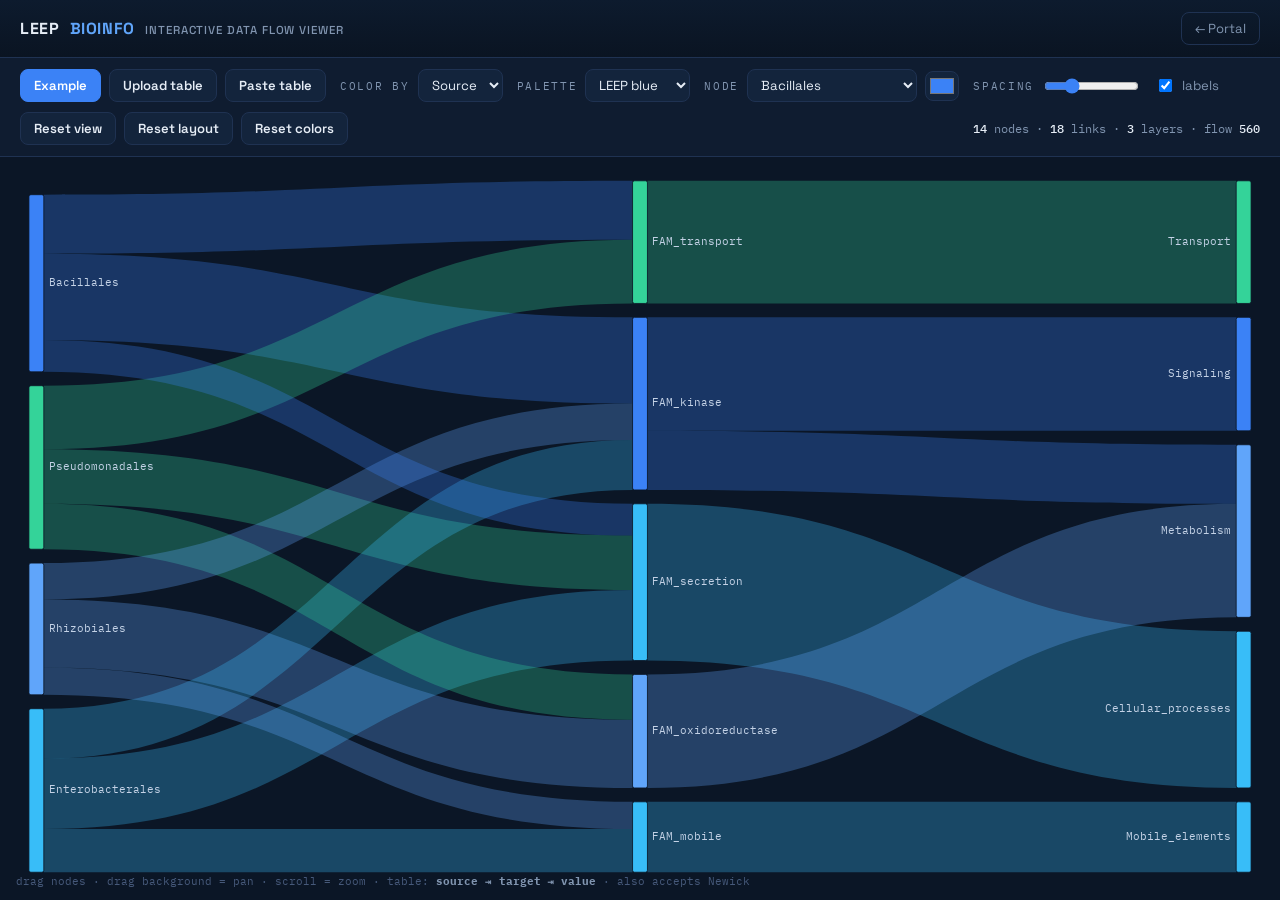
==== commit bb483efa: "Allow Newick input in data flow viewer" ====
--- a/viewers/flow.html
+++ b/viewers/flow.html
@@ -263,7 +263,7 @@
 <div class="toolbar">
   <div class="grp">
     <button class="btn primary" id="exBtn">Example</button>
-    <button class="btn upload">Upload table<input type="file" id="fileInput" accept=".tsv,.csv,.txt"></button>
+    <button class="btn upload">Upload table<input type="file" id="fileInput" accept=".tsv,.csv,.txt,.nwk,.newick,.tree,.tre"></button>
     <button class="btn" id="pasteBtn">Paste table</button>
   </div>
 
@@ -316,7 +316,7 @@
   <div class="tip" id="tip"></div>
 
   <div class="colbar">
-    drag nodes · drag background = pan · scroll = zoom · table: <b style="color:#8195b0">source ⇥ target ⇥ value</b>
+    drag nodes · drag background = pan · scroll = zoom · table: <b style="color:#8195b0">source ⇥ target ⇥ value</b> · also accepts Newick
   </div>
 
   <div class="sheet" id="sheet">
@@ -324,9 +324,9 @@
     <p>
       One link per line:
       <b>source ⇥ target ⇥ value</b>.
-      Separators accepted: tab, comma or semicolon. Lines starting with # are ignored.
+      Separators accepted: tab, comma or semicolon. Lines starting with # are ignored. You can also paste a Newick tree.
     </p>
-    <textarea id="pasteArea" spellcheck="false" placeholder="Taxon&#9;Protein_family&#9;38&#10;Protein_family&#9;Functional_category&#9;50"></textarea>
+    <textarea id="pasteArea" spellcheck="false" placeholder="Taxon&#9;Protein_family&#9;38&#10;Protein_family&#9;Functional_category&#9;50&#10;&#10;or Newick:&#10;((A:0.1,B:0.2)95:0.3,C:0.4)100:0;"></textarea>
     <div class="row">
       <button class="btn" id="pasteCancel">Cancel</button>
       <button class="btn primary" id="pasteLoad">Load flows</button>
@@ -841,16 +841,185 @@
     (custom?" · custom colors <b>"+custom+"</b>":"");
 }
 
+
+function looksLikeNewick(text){
+  var t=text.trim();
+  return t[0]==="(" && /;\s*$/.test(t);
+}
+
+function newickToFlows(text){
+  text=text.trim();
+
+  var i=0;
+  var internalCounter=0;
+  var tipCounter=0;
+
+  function skip(){
+    while(i<text.length && /\s/.test(text[i]))i++;
+  }
+
+  function readName(){
+    skip();
+
+    var out="";
+
+    if(text[i]==="'"){
+      i++;
+      while(i<text.length && text[i]!=="'"){
+        out+=text[i++];
+      }
+
+      if(text[i]==="'")i++;
+      return out.trim();
+    }
+
+    while(i<text.length && ",():;".indexOf(text[i])<0){
+      out+=text[i++];
+    }
+
+    return out.trim();
+  }
+
+  function readLength(){
+    skip();
+
+    if(text[i]!==":")return null;
+
+    i++;
+
+    var out="";
+
+    while(i<text.length && ",():;".indexOf(text[i])<0){
+      out+=text[i++];
+    }
+
+    var v=parseFloat(out);
+    return isFinite(v)?v:null;
+  }
+
+  function sanitizeName(x){
+    return String(x || "")
+      .trim()
+      .replace(/\s+/g,"_")
+      .replace(/[^\w.\-:|]/g,"_");
+  }
+
+  function parseNode(){
+    skip();
+
+    var nd={
+      children:[],
+      name:"",
+      support:"",
+      length:null,
+      leaves:0
+    };
+
+    if(text[i]==="("){
+      i++;
+
+      nd.children.push(parseNode());
+      skip();
+
+      while(text[i]===","){
+        i++;
+        nd.children.push(parseNode());
+        skip();
+      }
+
+      if(text[i]===")")i++;
+
+      var label=readName();
+      nd.length=readLength();
+      nd.support=label || "";
+      internalCounter++;
+
+      if(label){
+        nd.name="clade_"+String(internalCounter).padStart(2,"0")+"_support_"+sanitizeName(label);
+      }else{
+        nd.name="clade_"+String(internalCounter).padStart(2,"0");
+      }
+    }else{
+      var nm=readName();
+      nd.length=readLength();
+      tipCounter++;
+      nd.name=sanitizeName(nm || ("tip_"+tipCounter));
+    }
+
+    return nd;
+  }
+
+  function countLeaves(nd){
+    if(!nd.children.length){
+      nd.leaves=1;
+      return 1;
+    }
+
+    var n=0;
+
+    nd.children.forEach(function(c){
+      n+=countLeaves(c);
+    });
+
+    nd.leaves=n;
+    return n;
+  }
+
+  function branchValue(child){
+    // Use descendant tip count as Sankey weight.
+    // This makes clade size visible even when branch lengths are tiny.
+    return Math.max(1,child.leaves || 1);
+  }
+
+  function walk(nd,links){
+    nd.children.forEach(function(c){
+      links.push({
+        s:nd.name,
+        t:c.name,
+        v:branchValue(c)
+      });
+
+      walk(c,links);
+    });
+  }
+
+  var root=parseNode();
+
+  if(!root.name){
+    root.name="root";
+  }
+
+  countLeaves(root);
+
+  if(root.name.indexOf("clade_")===0){
+    root.name="root_"+root.name;
+  }
+
+  var links=[];
+  walk(root,links);
+
+  if(!links.length){
+    throw new Error("Newick tree did not produce any source-target links.");
+  }
+
+  return links;
+}
+
 function loadText(text){
   try{
-    graph=buildGraph(parseFlows(text));
+    if(looksLikeNewick(text)){
+      graph=buildGraph(newickToFlows(text));
+    }else{
+      graph=buildGraph(parseFlows(text));
+    }
+
     manualPos={};
     customColors={};
     view.ready=false;
     updateNodeSelector();
     render();
   }catch(err){
-    alert("Could not load: "+err.message);
+    alert("Could not load: "+err.message+"\\n\\nFor tables, use: source target value. For trees, use valid Newick.");
   }
 }
 
